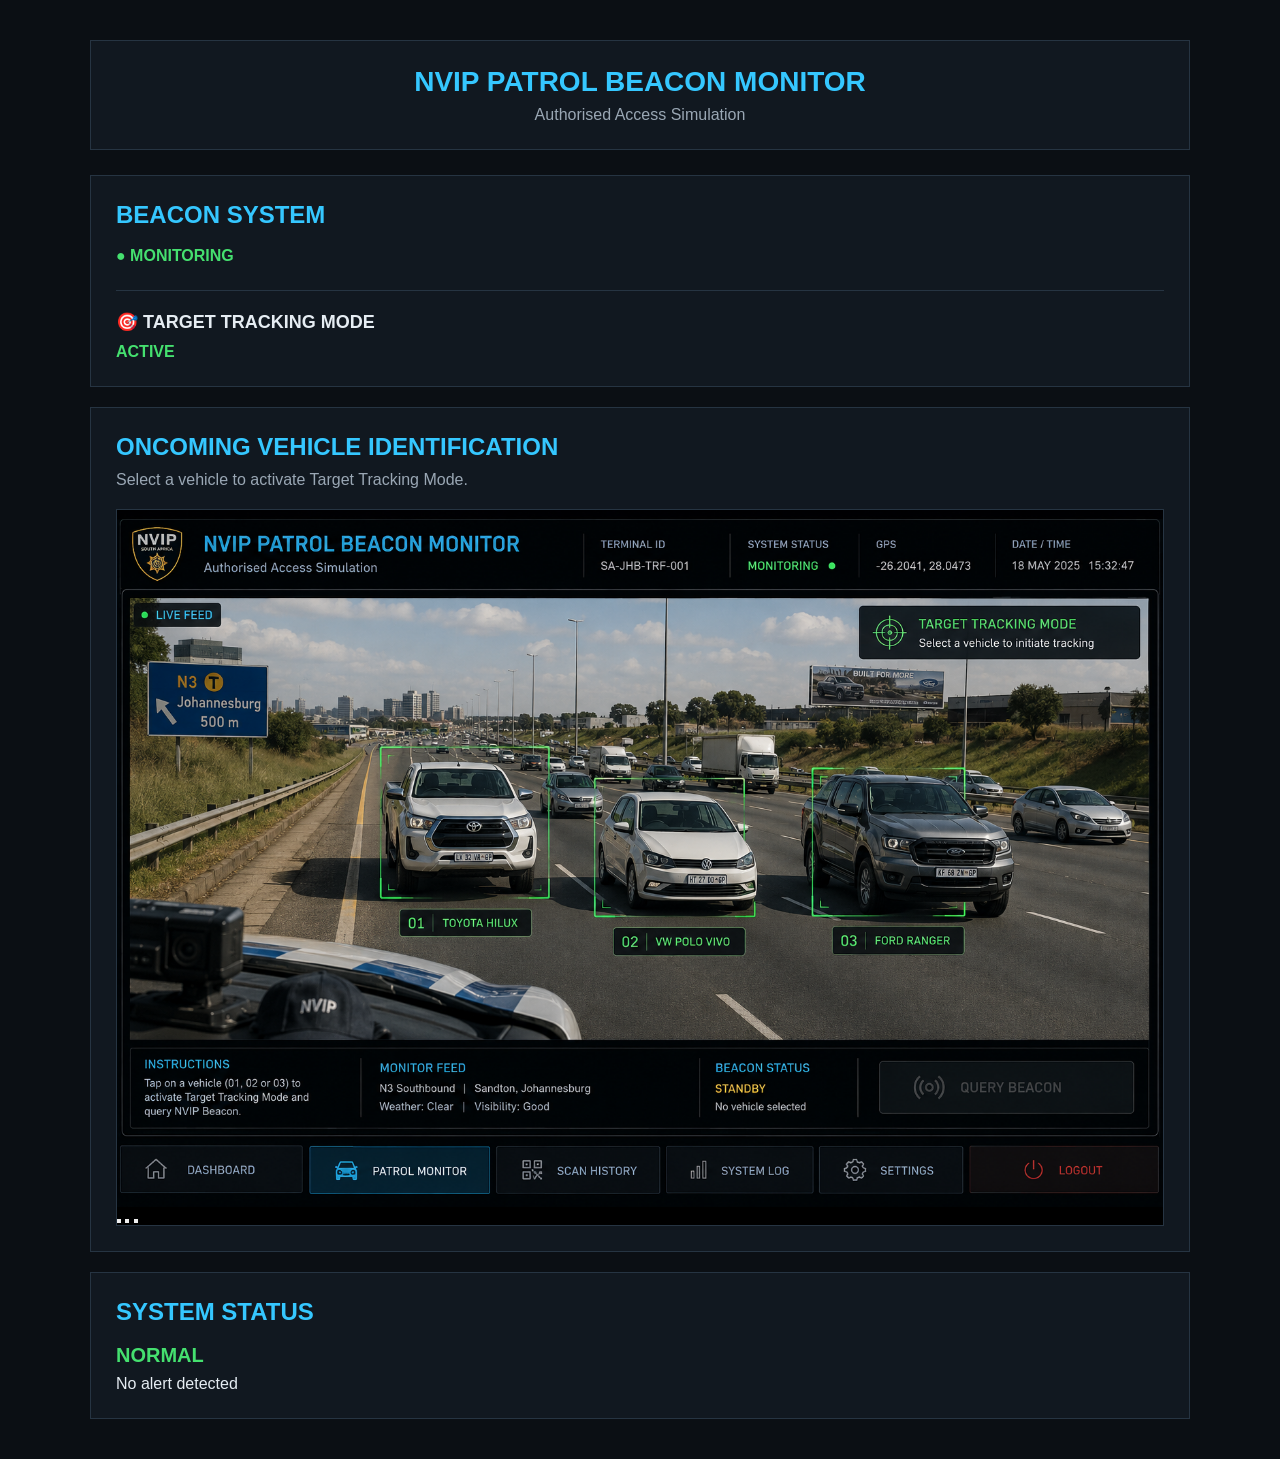
==== patrol.html @ ab2eb4b5 "NVIP Root 08 - Patrol Beacon Monitor Foundation" ====
<!DOCTYPE html>
<html lang="en">
<head>
  <meta charset="UTF-8">
  <meta name="viewport" content="width=device-width, initial-scale=1.0">

  <title>NVIP Patrol Beacon Monitor</title>

  <link rel="stylesheet" href="css/patrol.css">
</head>

<body>

  <main class="patrol-container">

    <!-- Patrol Header -->
    <header class="patrol-header">

      <h1>NVIP PATROL BEACON MONITOR</h1>

      <p>Authorised Access Simulation</p>

    </header>


    <!-- Beacon System -->
    <section class="beacon-panel">

      <h2>BEACON SYSTEM</h2>

      <p class="system-status">
        ● MONITORING
      </p>

      <div class="tracking-status">

        <h3>🎯 TARGET TRACKING MODE</h3>

        <p class="tracking-active">
          ACTIVE
        </p>

      </div>

    </section>


      <!-- Patrol Monitor Feed -->
  <section class="monitor-panel">

    <h2>ONCOMING VEHICLE IDENTIFICATION</h2>

    <p class="monitor-instruction">
      Select a vehicle to activate Target Tracking Mode.
    </p>

    <div class="monitor-feed">

      <img
        src="images/patrol/patrol-target-tracking.png"
        alt="Patrol vehicle monitor view showing approaching traffic"
        class="patrol-feed-image"
      >

    <button
      class="vehicle-target target-hilux"
      data-vehicle-id="1"
      aria-label="Select Toyota Hilux">
    </button>

    <button
      class="vehicle-target target-polo"
      data-vehicle-id="2"
      aria-label="Select Volkswagen Polo Vivo">
    </button>

    <button
      class="vehicle-target target-ranger"
      data-vehicle-id="3"
      aria-label="Select Ford Ranger">
    </button>

    </div>

  </section>


    <!-- System Status -->
    <section class="system-panel">

      <h2>SYSTEM STATUS</h2>

      <p class="status-message">
        NORMAL
      </p>

      <p>
        No alert detected
      </p>

    </section>

  </main>

<script src="js/patrol.js"></script>

</body>
</html>
---- css/patrol.css ----
/* ================================
   NVIP PATROL BEACON MONITOR
   ================================ */

* {
  margin: 0;
  padding: 0;
  box-sizing: border-box;
}

body {
  font-family: Arial, sans-serif;
  background: #0b0f14;
  color: #e6edf3;
  min-height: 100vh;
}

.patrol-container {
  width: 90%;
  max-width: 1100px;
  margin: 40px auto;
}

/* Header */

.patrol-header {
  background: #111820;
  border: 1px solid #263442;
  padding: 25px;
  text-align: center;
  margin-bottom: 25px;
}

.patrol-header h1 {
  color: #35c7ff;
  font-size: 28px;
  margin-bottom: 8px;
}

.patrol-header p {
  color: #9aa7b4;
}

/* Panels */

.beacon-panel,
.vehicle-panel,
.system-panel {
  background: #111820;
  border: 1px solid #263442;
  padding: 25px;
  margin-bottom: 20px;
}

.beacon-panel h2,
.vehicle-panel h2,
.system-panel h2 {
  color: #35c7ff;
  margin-bottom: 18px;
}

/* Monitoring status */

.system-status {
  color: #45e06f;
  font-weight: bold;
}

/* Vehicle information */

.vehicle-info {
  margin-bottom: 20px;
}

.vehicle-info p {
  margin-bottom: 10px;
}

.status-clear {
  color: #45e06f;
  font-weight: bold;
}

/* Scan button */

.scan-button {
  background: #35c7ff;
  color: #071018;
  border: none;
  padding: 12px 22px;
  font-weight: bold;
  cursor: pointer;
}

.scan-button:hover {
  opacity: 0.85;
}

/* System status */

.status-message {
  color: #45e06f;
  font-size: 20px;
  font-weight: bold;
  margin-bottom: 8px;
}

/* Target Tracking Mode */

.tracking-status {
  margin-top: 25px;
  padding-top: 20px;
  border-top: 1px solid #263442;
}

.tracking-status h3 {
  color: #e6edf3;
  font-size: 18px;
  margin-bottom: 10px;
}

.tracking-active {
  color: #45e06f;
  font-weight: bold;
}

/* Patrol Monitor Feed */

.monitor-panel {
  background: #111820;
  border: 1px solid #263442;
  padding: 25px;
  margin-bottom: 20px;
}

.monitor-panel h2 {
  color: #35c7ff;
  margin-bottom: 10px;
}

.monitor-instruction {
  color: #9aa7b4;
  margin-bottom: 20px;
}

.monitor-feed {
  width: 100%;
  overflow: hidden;
  border: 1px solid #263442;
  background: #000;
}

.patrol-feed-image {
  display: block;
  width: 100%;
  height: auto;
}
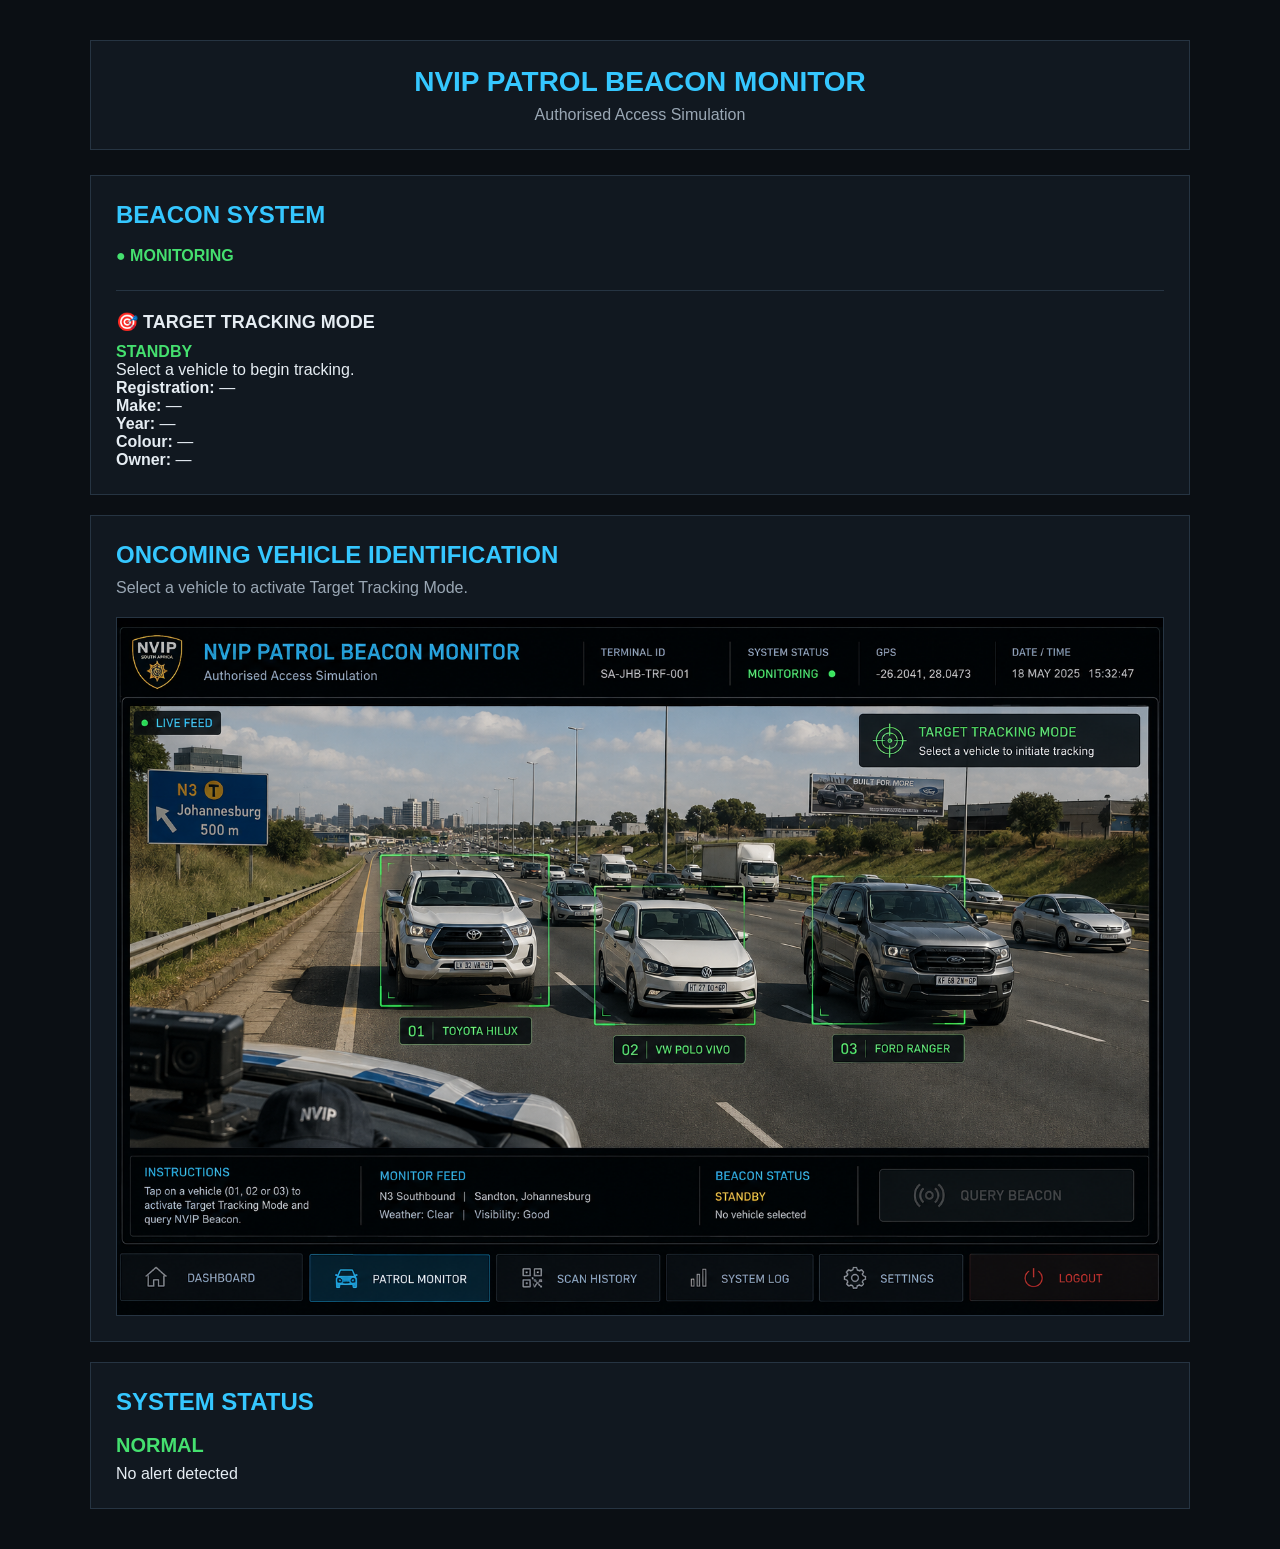
==== commit 70c22c02: "NVIP Root 09 - Target Tracking & Vehicle Identification" ====
--- a/patrol.html
+++ b/patrol.html
@@ -34,13 +34,46 @@
 
       <div class="tracking-status">
 
-        <h3>🎯 TARGET TRACKING MODE</h3>
+  <h3>🎯 TARGET TRACKING MODE</h3>
 
-        <p class="tracking-active">
-          ACTIVE
-        </p>
+  <p class="tracking-active" id="tracking-status">
+    STANDBY
+  </p>
 
-      </div>
+  <p id="tracking-vehicle">
+    Select a vehicle to begin tracking.
+  </p>
+
+  <div class="vehicle-information" id="vehicle-information">
+
+    <p>
+      <strong>Registration:</strong>
+      <span id="vehicle-registration">—</span>
+    </p>
+
+    <p>
+      <strong>Make:</strong>
+      <span id="vehicle-make">—</span>
+    </p>
+
+    <p>
+      <strong>Year:</strong>
+      <span id="vehicle-year">—</span>
+    </p>
+
+    <p>
+      <strong>Colour:</strong>
+      <span id="vehicle-colour">—</span>
+    </p>
+
+    <p>
+      <strong>Owner:</strong>
+      <span id="vehicle-owner">—</span>
+    </p>
+
+  </div>
+
+</div>
 
     </section>
 
@@ -102,7 +135,9 @@
 
   </main>
 
-<script src="js/patrol.js"></script>
+  <script src="js/vehicles.js"></script>
+  <script src="js/patrol.js"></script>
 
 </body>
+
 </html>
--- a/css/patrol.css
+++ b/css/patrol.css
@@ -154,4 +154,45 @@
   display: block;
   width: 100%;
   height: auto;
+}
+
+/* Vehicle Target Zones */
+
+.monitor-feed {
+  position: relative;
+}
+
+.vehicle-target {
+  position: absolute;
+  background: transparent;
+  border: none;
+  cursor: pointer;
+  z-index: 10;
+}
+
+/* Toyota Hilux */
+
+.target-hilux {
+  left: 24%;
+  top: 37%;
+  width: 18%;
+  height: 28%;
+}
+
+/* Volkswagen Polo Vivo */
+
+.target-polo {
+  left: 45%;
+  top: 41%;
+  width: 17%;
+  height: 27%;
+}
+
+/* Ford Ranger */
+
+.target-ranger {
+  left: 67%;
+  top: 39%;
+  width: 19%;
+  height: 29%;
 }
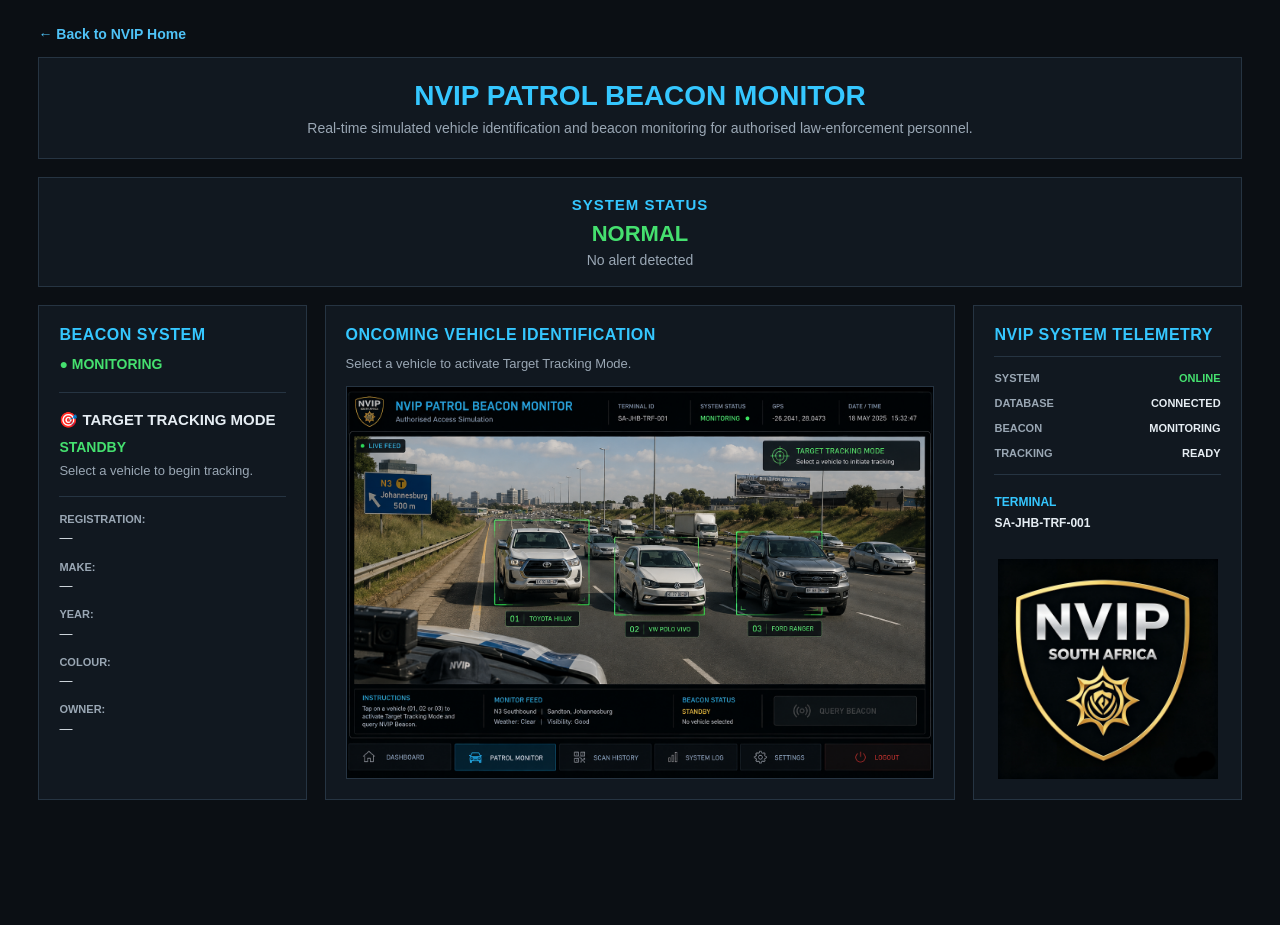
==== commit c63cbd30: "NVIP Root 10 - Beacon Monitor Integration & Demo Navigation" ====
--- a/patrol.html
+++ b/patrol.html
@@ -1,124 +1,47 @@
 <!DOCTYPE html>
 <html lang="en">
+
 <head>
+
   <meta charset="UTF-8">
   <meta name="viewport" content="width=device-width, initial-scale=1.0">
 
   <title>NVIP Patrol Beacon Monitor</title>
 
   <link rel="stylesheet" href="css/patrol.css">
+
 </head>
 
+
 <body>
 
   <main class="patrol-container">
 
-    <!-- Patrol Header -->
+  <a href="index.html" class="back-home">
+      ← Back to NVIP Home
+  </a>
+
+
+    <!-- =================================
+         PATROL HEADER
+    ================================== -->
+
     <header class="patrol-header">
 
       <h1>NVIP PATROL BEACON MONITOR</h1>
 
-      <p>Authorised Access Simulation</p>
+      <p>
+        Real-time simulated vehicle identification and beacon monitoring
+        for authorised law-enforcement personnel.
+      </p>
 
     </header>
 
 
-    <!-- Beacon System -->
-    <section class="beacon-panel">
-
-      <h2>BEACON SYSTEM</h2>
-
-      <p class="system-status">
-        ● MONITORING
-      </p>
-
-      <div class="tracking-status">
-
-  <h3>🎯 TARGET TRACKING MODE</h3>
-
-  <p class="tracking-active" id="tracking-status">
-    STANDBY
-  </p>
-
-  <p id="tracking-vehicle">
-    Select a vehicle to begin tracking.
-  </p>
-
-  <div class="vehicle-information" id="vehicle-information">
-
-    <p>
-      <strong>Registration:</strong>
-      <span id="vehicle-registration">—</span>
-    </p>
-
-    <p>
-      <strong>Make:</strong>
-      <span id="vehicle-make">—</span>
-    </p>
-
-    <p>
-      <strong>Year:</strong>
-      <span id="vehicle-year">—</span>
-    </p>
-
-    <p>
-      <strong>Colour:</strong>
-      <span id="vehicle-colour">—</span>
-    </p>
-
-    <p>
-      <strong>Owner:</strong>
-      <span id="vehicle-owner">—</span>
-    </p>
-
-  </div>
-
-</div>
-
-    </section>
-
-
-      <!-- Patrol Monitor Feed -->
-  <section class="monitor-panel">
-
-    <h2>ONCOMING VEHICLE IDENTIFICATION</h2>
-
-    <p class="monitor-instruction">
-      Select a vehicle to activate Target Tracking Mode.
-    </p>
-
-    <div class="monitor-feed">
-
-      <img
-        src="images/patrol/patrol-target-tracking.png"
-        alt="Patrol vehicle monitor view showing approaching traffic"
-        class="patrol-feed-image"
-      >
-
-    <button
-      class="vehicle-target target-hilux"
-      data-vehicle-id="1"
-      aria-label="Select Toyota Hilux">
-    </button>
-
-    <button
-      class="vehicle-target target-polo"
-      data-vehicle-id="2"
-      aria-label="Select Volkswagen Polo Vivo">
-    </button>
-
-    <button
-      class="vehicle-target target-ranger"
-      data-vehicle-id="3"
-      aria-label="Select Ford Ranger">
-    </button>
-
-    </div>
-
-  </section>
-
-
-    <!-- System Status -->
+    <!-- =================================
+         SYSTEM STATUS
+    ================================== -->
+
     <section class="system-panel">
 
       <h2>SYSTEM STATUS</h2>
@@ -127,13 +50,203 @@
         NORMAL
       </p>
 
-      <p>
+      <p id="system-alert-detail">
         No alert detected
       </p>
 
     </section>
 
+
+    <!-- =================================
+         MAIN PATROL CONSOLE
+    ================================== -->
+
+    <div class="patrol-console">
+
+
+      <!-- =================================
+           LEFT — BEACON SYSTEM
+      ================================== -->
+
+      <section class="beacon-panel">
+
+        <h2>BEACON SYSTEM</h2>
+
+        <p class="system-status">
+          ● MONITORING
+        </p>
+
+
+        <div class="tracking-status">
+
+          <h3>🎯 TARGET TRACKING MODE</h3>
+
+          <p class="tracking-active" id="tracking-status">
+            STANDBY
+          </p>
+
+          <p id="tracking-vehicle">
+            Select a vehicle to begin tracking.
+          </p>
+
+
+          <div
+            class="vehicle-information"
+            id="vehicle-information"
+          >
+
+            <p>
+              <strong>Registration:</strong>
+              <span id="vehicle-registration">—</span>
+            </p>
+
+            <p>
+              <strong>Make:</strong>
+              <span id="vehicle-make">—</span>
+            </p>
+
+            <p>
+              <strong>Year:</strong>
+              <span id="vehicle-year">—</span>
+            </p>
+
+            <p>
+              <strong>Colour:</strong>
+              <span id="vehicle-colour">—</span>
+            </p>
+
+            <p>
+              <strong>Owner:</strong>
+              <span id="vehicle-owner">—</span>
+            </p>
+
+          </div>
+
+        </div>
+
+      </section>
+
+
+
+      <!-- =================================
+           CENTRE — PATROL MONITOR
+      ================================== -->
+
+      <section class="monitor-panel">
+
+        <h2>ONCOMING VEHICLE IDENTIFICATION</h2>
+
+        <p class="monitor-instruction">
+          Select a vehicle to activate Target Tracking Mode.
+        </p>
+
+
+        <div class="monitor-feed">
+
+          <img
+            src="images/patrol/patrol-target-tracking.png"
+            alt="Patrol vehicle monitor view showing approaching traffic"
+            class="patrol-feed-image"
+          >
+
+
+          <button
+            class="vehicle-target target-hilux"
+            data-vehicle-id="1"
+            aria-label="Select Toyota Hilux">
+          </button>
+
+
+          <button
+            class="vehicle-target target-polo"
+            data-vehicle-id="2"
+            aria-label="Select Volkswagen Polo Vivo">
+          </button>
+
+
+          <button
+            class="vehicle-target target-ranger"
+            data-vehicle-id="3"
+            aria-label="Select Ford Ranger">
+          </button>
+
+        </div>
+
+      </section>
+
+
+
+      <!-- =================================
+           RIGHT — NVIP SYSTEM TELEMETRY
+      ================================== -->
+
+      <aside class="telemetry-panel">
+
+        <h2>NVIP SYSTEM TELEMETRY</h2>
+
+
+        <div class="telemetry-status">
+
+          <p>
+            <strong>SYSTEM</strong>
+            <span class="telemetry-online">
+              ONLINE
+            </span>
+          </p>
+
+
+          <p>
+            <strong>DATABASE</strong>
+            <span>
+              CONNECTED
+            </span>
+          </p>
+
+
+          <p>
+            <strong>BEACON</strong>
+            <span>
+              MONITORING
+            </span>
+          </p>
+
+
+          <p>
+            <strong>TRACKING</strong>
+            <span>
+              READY
+            </span>
+          </p>
+
+        </div>
+
+
+        <div class="terminal-information">
+
+          <h3>TERMINAL</h3>
+
+          <p>
+            SA-JHB-TRF-001
+          </p>
+
+        </div>
+
+        <div class="nvip-badge">
+        <img
+          src="images/branding/nvip-badge.png"
+          alt="NVIP South Africa badge"
+          class="nvip-badge-image"
+        >
+        </div>
+
+      </aside>
+
+
+    </div>
+
+
   </main>
+
 
   <script src="js/vehicles.js"></script>
   <script src="js/patrol.js"></script>
--- a/css/patrol.css
+++ b/css/patrol.css
@@ -1,12 +1,13 @@
-/* ================================
+/* =================================
    NVIP PATROL BEACON MONITOR
-   ================================ */
+================================= */
 
 * {
   margin: 0;
   padding: 0;
   box-sizing: border-box;
 }
+
 
 body {
   font-family: Arial, sans-serif;
@@ -15,21 +16,27 @@
   min-height: 100vh;
 }
 
+
 .patrol-container {
-  width: 90%;
-  max-width: 1100px;
-  margin: 40px auto;
-}
-
-/* Header */
+  width: 94%;
+  max-width: 1400px;
+  margin: 25px auto;
+}
+
+
+
+/* =================================
+   PATROL HEADER
+================================= */
 
 .patrol-header {
   background: #111820;
   border: 1px solid #263442;
-  padding: 25px;
+  padding: 22px 25px;
   text-align: center;
-  margin-bottom: 25px;
-}
+  margin-bottom: 18px;
+}
+
 
 .patrol-header h1 {
   color: #35c7ff;
@@ -37,118 +44,185 @@
   margin-bottom: 8px;
 }
 
+
 .patrol-header p {
   color: #9aa7b4;
-}
-
-/* Panels */
-
-.beacon-panel,
-.vehicle-panel,
+  font-size: 14px;
+}
+
+
+
+/* =================================
+   SYSTEM STATUS
+================================= */
+
 .system-panel {
   background: #111820;
   border: 1px solid #263442;
-  padding: 25px;
-  margin-bottom: 20px;
-}
-
-.beacon-panel h2,
-.vehicle-panel h2,
+  padding: 18px 25px;
+  margin-bottom: 18px;
+  text-align: center;
+  transition: border-color 0.2s ease;
+}
+
+
 .system-panel h2 {
   color: #35c7ff;
-  margin-bottom: 18px;
-}
-
-/* Monitoring status */
+  font-size: 15px;
+  margin-bottom: 8px;
+  letter-spacing: 1px;
+}
+
+
+.status-message {
+  color: #45e06f;
+  font-size: 22px;
+  font-weight: bold;
+  margin-bottom: 5px;
+}
+
+
+#system-alert-detail {
+  color: #9aa7b4;
+  font-size: 14px;
+}
+
+
+
+/* =================================
+   MAIN PATROL CONSOLE
+================================= */
+
+.patrol-console {
+  display: grid;
+  grid-template-columns: 0.85fr 2fr 0.85fr;
+  gap: 18px;
+  align-items: stretch;
+}
+
+
+.beacon-panel,
+.monitor-panel,
+.telemetry-panel {
+  background: #111820;
+  border: 1px solid #263442;
+  padding: 20px;
+}
+
+
+
+/* =================================
+   PANEL HEADINGS
+================================= */
+
+.beacon-panel h2,
+.monitor-panel h2,
+.telemetry-panel h2 {
+  color: #35c7ff;
+  font-size: 16px;
+  margin-bottom: 12px;
+  letter-spacing: 0.5px;
+}
+
+
+
+/* =================================
+   BEACON SYSTEM
+================================= */
 
 .system-status {
   color: #45e06f;
   font-weight: bold;
-}
-
-/* Vehicle information */
-
-.vehicle-info {
-  margin-bottom: 20px;
-}
-
-.vehicle-info p {
-  margin-bottom: 10px;
-}
-
-.status-clear {
-  color: #45e06f;
-  font-weight: bold;
-}
-
-/* Scan button */
-
-.scan-button {
-  background: #35c7ff;
-  color: #071018;
-  border: none;
-  padding: 12px 22px;
-  font-weight: bold;
-  cursor: pointer;
-}
-
-.scan-button:hover {
-  opacity: 0.85;
-}
-
-/* System status */
-
-.status-message {
-  color: #45e06f;
-  font-size: 20px;
-  font-weight: bold;
-  margin-bottom: 8px;
-}
-
-/* Target Tracking Mode */
+  font-size: 14px;
+}
+
 
 .tracking-status {
-  margin-top: 25px;
-  padding-top: 20px;
+  margin-top: 20px;
+  padding-top: 18px;
   border-top: 1px solid #263442;
 }
+
 
 .tracking-status h3 {
   color: #e6edf3;
-  font-size: 18px;
+  font-size: 15px;
   margin-bottom: 10px;
 }
+
 
 .tracking-active {
   color: #45e06f;
   font-weight: bold;
-}
-
-/* Patrol Monitor Feed */
+  font-size: 14px;
+  margin-bottom: 8px;
+}
+
+
+#tracking-vehicle {
+  color: #9aa7b4;
+  font-size: 13px;
+  margin-bottom: 18px;
+}
+
+
+
+/* =================================
+   VEHICLE INFORMATION
+================================= */
+
+.vehicle-information {
+  border-top: 1px solid #263442;
+  padding-top: 15px;
+}
+
+
+.vehicle-information p {
+  margin-bottom: 12px;
+  font-size: 13px;
+  line-height: 1.4;
+}
+
+
+.vehicle-information strong {
+  display: block;
+  color: #9aa7b4;
+  font-size: 11px;
+  text-transform: uppercase;
+  margin-bottom: 2px;
+}
+
+
+.vehicle-information span {
+  color: #e6edf3;
+}
+
+
+
+/* =================================
+   PATROL MONITOR
+================================= */
 
 .monitor-panel {
-  background: #111820;
-  border: 1px solid #263442;
-  padding: 25px;
-  margin-bottom: 20px;
-}
-
-.monitor-panel h2 {
-  color: #35c7ff;
-  margin-bottom: 10px;
-}
+  min-width: 0;
+}
+
 
 .monitor-instruction {
   color: #9aa7b4;
-  margin-bottom: 20px;
-}
+  font-size: 13px;
+  margin-bottom: 15px;
+}
+
 
 .monitor-feed {
   width: 100%;
   overflow: hidden;
+  position: relative;
   border: 1px solid #263442;
   background: #000;
 }
+
 
 .patrol-feed-image {
   display: block;
@@ -156,11 +230,11 @@
   height: auto;
 }
 
-/* Vehicle Target Zones */
-
-.monitor-feed {
-  position: relative;
-}
+
+
+/* =================================
+   VEHICLE TARGET ZONES
+================================= */
 
 .vehicle-target {
   position: absolute;
@@ -170,7 +244,6 @@
   z-index: 10;
 }
 
-/* Toyota Hilux */
 
 .target-hilux {
   left: 24%;
@@ -179,7 +252,6 @@
   height: 28%;
 }
 
-/* Volkswagen Polo Vivo */
 
 .target-polo {
   left: 45%;
@@ -188,11 +260,199 @@
   height: 27%;
 }
 
-/* Ford Ranger */
 
 .target-ranger {
   left: 67%;
   top: 39%;
   width: 19%;
   height: 29%;
+}
+
+
+
+/* =================================
+   NVIP SYSTEM TELEMETRY
+================================= */
+
+.telemetry-panel {
+  display: flex;
+  flex-direction: column;
+}
+
+
+.telemetry-status {
+  border-top: 1px solid #263442;
+  border-bottom: 1px solid #263442;
+  padding: 15px 0;
+}
+
+
+.telemetry-status p {
+  display: flex;
+  justify-content: space-between;
+  gap: 10px;
+  margin-bottom: 13px;
+  font-size: 11px;
+}
+
+
+.telemetry-status p:last-child {
+  margin-bottom: 0;
+}
+
+
+.telemetry-status strong {
+  color: #9aa7b4;
+}
+
+
+.telemetry-status span {
+  color: #e6edf3;
+  font-weight: bold;
+}
+
+
+.telemetry-online {
+  color: #45e06f !important;
+}
+
+
+
+/* =================================
+   TERMINAL INFORMATION
+================================= */
+
+.terminal-information {
+  margin-top: 20px;
+}
+
+
+.terminal-information h3 {
+  color: #35c7ff;
+  font-size: 12px;
+  margin-bottom: 7px;
+}
+
+
+.terminal-information p {
+  color: #e6edf3;
+  font-size: 12px;
+  font-weight: bold;
+}
+
+
+
+/* =================================
+   NVIP BADGE
+================================= */
+
+.nvip-badge {
+  margin-top: auto;
+  padding-top: 25px;
+  text-align: center;
+}
+
+
+.nvip-badge-image {
+  display: block;
+  width: 100%;
+  max-width: 220px;
+  height: auto;
+  margin: 0 auto;
+}
+
+
+/* =================================
+   DYNAMIC SYSTEM STATUS STATES
+================================= */
+
+.system-panel.status-normal {
+  border-color: #45e06f;
+}
+
+
+.system-panel.status-warning {
+  border-color: #f5a623;
+}
+
+
+.system-panel.status-urgent {
+  border-color: #ff3b30;
+}
+
+
+.system-panel.status-no-beacon {
+  border-color: #ff3b30;
+}
+
+
+.system-panel.status-warning .status-message {
+  color: #f5a623;
+}
+
+
+.system-panel.status-urgent .status-message {
+  color: #ff3b30;
+}
+
+
+.system-panel.status-no-beacon .status-message {
+  color: #ff3b30;
+}
+
+
+
+/* =================================
+   RESPONSIVE LAYOUT
+================================= */
+
+@media (max-width: 1000px) {
+
+  .patrol-console {
+    grid-template-columns: 1fr 1.8fr;
+  }
+
+  .telemetry-panel {
+    grid-column: 1 / -1;
+  }
+
+}
+
+
+@media (max-width: 700px) {
+
+  .patrol-container {
+    width: 95%;
+    margin: 15px auto;
+  }
+
+  .patrol-console {
+    grid-template-columns: 1fr;
+  }
+
+  .telemetry-panel {
+    grid-column: auto;
+  }
+
+  .patrol-header h1 {
+    font-size: 22px;
+  }
+
+}
+
+/* =================================
+   Back to Home
+================================= */
+
+.back-home {
+  display: inline-block;
+  margin-bottom: 15px;
+  color: #4fc3f7;
+  text-decoration: none;
+  font-weight: bold;
+  font-size: 14px;
+}
+
+.back-home:hover {
+  color: #67d4ff;
 }
